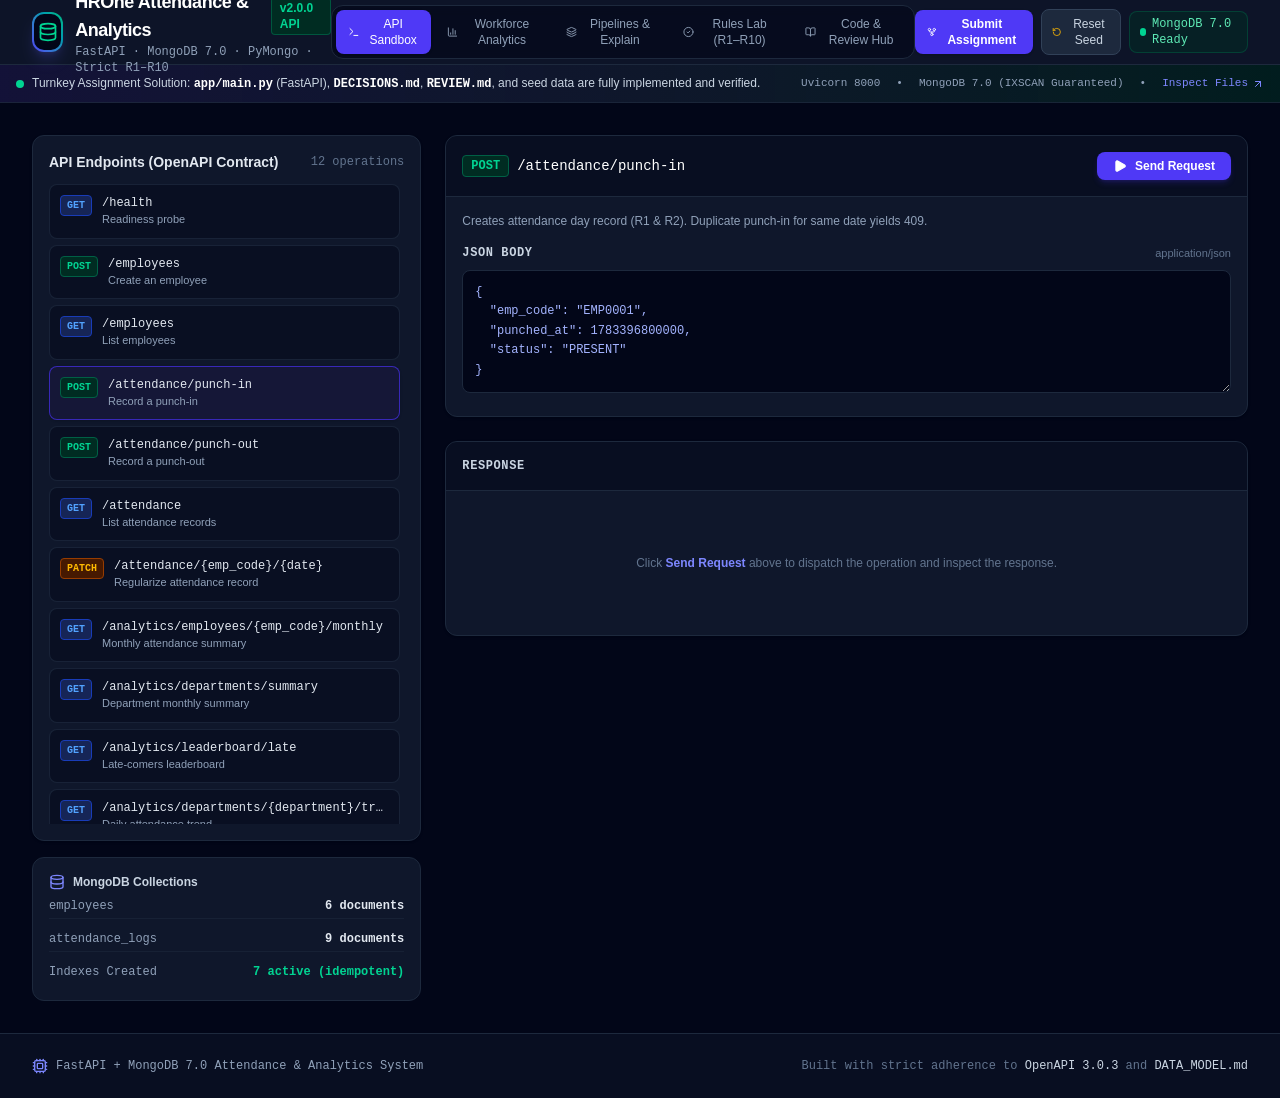
==== docs/index.html @ e1b92b44 "build: configure output directory for GitHub Pages Update Vite build settings to output to the /docs" ====
<!doctype html>
<html lang="en">
  <head>
    <meta charset="UTF-8" />
    <meta name="viewport" content="width=device-width, initial-scale=1.0" />
    <title>Employee Attendance & Analytics API Studio</title>
    <meta name="description" content="Enterprise-grade Attendance & Workforce Analytics API and Pipeline Explorer with FastAPI, MongoDB aggregation pipelines, and interactive testbench." />
    <meta property="og:title" content="Employee Attendance & Analytics API Studio" />
    <meta property="og:description" content="Enterprise-grade Attendance & Workforce Analytics API and Pipeline Explorer with FastAPI, MongoDB aggregation pipelines, and interactive testbench." />
    <meta property="og:type" content="website" />
    <meta name="twitter:card" content="summary_large_image" />
    <link rel="preconnect" href="https://fonts.googleapis.com">
    <link rel="preconnect" href="https://fonts.gstatic.com" crossorigin>
    <link href="https://fonts.googleapis.com/css2?family=JetBrains+Mono:wght@400;500;600;700&family=Plus+Jakarta+Sans:wght@400;500;600;700;800&display=swap" rel="stylesheet">
    <script>
      // When hosted on GitHub Pages root without build server, auto-route to compiled /docs
      if (window.location.hostname.endsWith('github.io')) {
        var p = window.location.pathname;
        if (!p.includes('/docs')) {
          if (!p.endsWith('/')) p += '/';
          window.location.replace(p + 'docs/');
        }
      }
    </script>
    <script type="module" crossorigin src="./assets/index-Bd-oymMS.js"></script>
    <link rel="stylesheet" crossorigin href="./assets/index-MhuCfpbj.css">
  </head>
  <body class="bg-slate-950 text-slate-100 antialiased font-sans selection:bg-indigo-500 selection:text-white">
    <div id="root"></div>
  </body>
</html>
---- docs/assets/index-MhuCfpbj.css ----
/*! tailwindcss v4.3.3 | MIT License | https://tailwindcss.com */
@layer properties{@supports (((-webkit-hyphens:none)) and (not (margin-trim:inline))) or ((-moz-orient:inline) and (not (color:rgb(from red r g b)))){*,:before,:after,::backdrop{--tw-space-y-reverse:0;--tw-divide-y-reverse:0;--tw-border-style:solid;--tw-gradient-position:initial;--tw-gradient-from:#0000;--tw-gradient-via:#0000;--tw-gradient-to:#0000;--tw-gradient-stops:initial;--tw-gradient-via-stops:initial;--tw-gradient-from-position:0%;--tw-gradient-via-position:50%;--tw-gradient-to-position:100%;--tw-leading:initial;--tw-font-weight:initial;--tw-tracking:initial;--tw-shadow:0 0 #0000;--tw-shadow-color:initial;--tw-shadow-alpha:100%;--tw-inset-shadow:0 0 #0000;--tw-inset-shadow-color:initial;--tw-inset-shadow-alpha:100%;--tw-ring-color:initial;--tw-ring-shadow:0 0 #0000;--tw-inset-ring-color:initial;--tw-inset-ring-shadow:0 0 #0000;--tw-ring-inset:initial;--tw-ring-offset-width:0px;--tw-ring-offset-color:#fff;--tw-ring-offset-shadow:0 0 #0000;--tw-blur:initial;--tw-brightness:initial;--tw-contrast:initial;--tw-grayscale:initial;--tw-hue-rotate:initial;--tw-invert:initial;--tw-opacity:initial;--tw-saturate:initial;--tw-sepia:initial;--tw-drop-shadow:initial;--tw-drop-shadow-color:initial;--tw-drop-shadow-alpha:100%;--tw-drop-shadow-size:initial;--tw-backdrop-blur:initial;--tw-backdrop-brightness:initial;--tw-backdrop-contrast:initial;--tw-backdrop-grayscale:initial;--tw-backdrop-hue-rotate:initial;--tw-backdrop-invert:initial;--tw-backdrop-opacity:initial;--tw-backdrop-saturate:initial;--tw-backdrop-sepia:initial}}}@layer theme{:root,:host{--font-sans:-apple-system, BlinkMacSystemFont, "Segoe UI", Roboto, "Helvetica Neue", "Noto Sans", Arial, sans-serif, "Apple Color Emoji", "Segoe UI Emoji", "Segoe UI Symbol", "Noto Color Emoji";--font-mono:ui-monospace, SFMono-Regular, Menlo, Monaco, Consolas, "Liberation Mono", "Courier New", monospace;--color-red-400:oklch(70.4% .191 22.216);--color-red-800:oklch(44.4% .177 26.899);--color-red-950:oklch(25.8% .092 26.042);--color-amber-300:oklch(87.9% .169 91.605);--color-amber-400:oklch(82.8% .189 84.429);--color-amber-500:oklch(76.9% .188 70.08);--color-amber-800:oklch(47.3% .137 46.201);--color-amber-900:oklch(41.4% .112 45.904);--color-amber-950:oklch(27.9% .077 45.635);--color-emerald-300:oklch(84.5% .143 164.978);--color-emerald-400:oklch(76.5% .177 163.223);--color-emerald-500:oklch(69.6% .17 162.48);--color-emerald-600:oklch(59.6% .145 163.225);--color-emerald-800:oklch(43.2% .095 166.913);--color-emerald-900:oklch(37.8% .077 168.94);--color-emerald-950:oklch(26.2% .051 172.552);--color-blue-400:oklch(70.7% .165 254.624);--color-blue-800:oklch(42.4% .199 265.638);--color-blue-950:oklch(28.2% .091 267.935);--color-indigo-200:oklch(87% .065 274.039);--color-indigo-300:oklch(78.5% .115 274.713);--color-indigo-400:oklch(67.3% .182 276.935);--color-indigo-500:oklch(58.5% .233 277.117);--color-indigo-600:oklch(51.1% .262 276.966);--color-indigo-700:oklch(45.7% .24 277.023);--color-indigo-800:oklch(39.8% .195 277.366);--color-indigo-900:oklch(35.9% .144 278.697);--color-indigo-950:oklch(25.7% .09 281.288);--color-purple-300:oklch(82.7% .119 306.383);--color-purple-400:oklch(71.4% .203 305.504);--color-purple-800:oklch(43.8% .218 303.724);--color-purple-950:oklch(29.1% .149 302.717);--color-rose-300:oklch(81% .117 11.638);--color-rose-400:oklch(71.2% .194 13.428);--color-rose-800:oklch(45.5% .188 13.697);--color-rose-900:oklch(41% .159 10.272);--color-rose-950:oklch(27.1% .105 12.094);--color-slate-100:oklch(96.8% .007 247.896);--color-slate-200:oklch(92.9% .013 255.508);--color-slate-300:oklch(86.9% .022 252.894);--color-slate-400:oklch(70.4% .04 256.788);--color-slate-500:oklch(55.4% .046 257.417);--color-slate-600:oklch(44.6% .043 257.281);--color-slate-700:oklch(37.2% .044 257.287);--color-slate-800:oklch(27.9% .041 260.031);--color-slate-900:oklch(20.8% .042 265.755);--color-slate-950:oklch(12.9% .042 264.695);--color-white:#fff;--spacing:.25rem;--container-7xl:80rem;--text-xs:.75rem;--text-xs--line-height:calc(1 / .75);--text-sm:.875rem;--text-sm--line-height:calc(1.25 / .875);--text-base:1rem;--text-base--line-height:calc(1.5 / 1);--text-lg:1.125rem;--text-lg--line-height:calc(1.75 / 1.125);--font-weight-medium:500;--font-weight-semibold:600;--font-weight-bold:700;--tracking-tight:-.025em;--tracking-wider:.05em;--leading-relaxed:1.625;--radius-md:.375rem;--radius-lg:.5rem;--radius-xl:.75rem;--animate-pulse:pulse 2s cubic-bezier(.4, 0, .6, 1) infinite;--default-transition-duration:.15s;--default-transition-timing-function:cubic-bezier(.4, 0, .2, 1);--default-font-family:var(--font-sans);--default-mono-font-family:var(--font-mono)}}@layer base{*,:after,:before,::backdrop{box-sizing:border-box;border:0 solid;margin:0;padding:0}::file-selector-button{box-sizing:border-box;border:0 solid;margin:0;padding:0}html,:host{-webkit-text-size-adjust:100%;tab-size:4;line-height:1.5;font-family:var(--default-font-family,-apple-system, BlinkMacSystemFont, "Segoe UI", Roboto, "Helvetica Neue", "Noto Sans", Arial, sans-serif, "Apple Color Emoji", "Segoe UI Emoji", "Segoe UI Symbol", "Noto Color Emoji");font-feature-settings:var(--default-font-feature-settings,normal);font-variation-settings:var(--default-font-variation-settings,normal);-webkit-tap-highlight-color:transparent}hr{height:0;color:inherit;border-top-width:1px}abbr:where([title]){-webkit-text-decoration:underline dotted;text-decoration:underline dotted}h1,h2,h3,h4,h5,h6{font-size:inherit;font-weight:inherit}a{color:inherit;-webkit-text-decoration:inherit;-webkit-text-decoration:inherit;-webkit-text-decoration:inherit;-webkit-text-decoration:inherit;text-decoration:inherit}b,strong{font-weight:bolder}code,kbd,samp,pre{font-family:var(--default-mono-font-family,ui-monospace, SFMono-Regular, Menlo, Monaco, Consolas, "Liberation Mono", "Courier New", monospace);font-feature-settings:var(--default-mono-font-feature-settings,normal);font-variation-settings:var(--default-mono-font-variation-settings,normal);font-size:1em}small{font-size:80%}sub,sup{vertical-align:baseline;font-size:75%;line-height:0;position:relative}sub{bottom:-.25em}sup{top:-.5em}table{text-indent:0;border-color:inherit;border-collapse:collapse}:-moz-focusring:where(:not(iframe)){outline:auto}progress{vertical-align:baseline}summary{display:list-item}ol,ul,menu{list-style:none}img,svg,video,canvas,audio,iframe,embed,object{vertical-align:middle;display:block}img,video{max-width:100%;height:auto}button,input,select,optgroup,textarea{font:inherit;font-feature-settings:inherit;font-variation-settings:inherit;letter-spacing:inherit;color:inherit;opacity:1;background-color:#0000;border-radius:0}::file-selector-button{font:inherit;font-feature-settings:inherit;font-variation-settings:inherit;letter-spacing:inherit;color:inherit;opacity:1;background-color:#0000;border-radius:0}:where(select:is([multiple],[size])) optgroup{font-weight:bolder}:where(select:is([multiple],[size])) optgroup option{padding-inline-start:20px}::file-selector-button{margin-inline-end:4px}::placeholder{opacity:1}@supports (not ((-webkit-appearance:-apple-pay-button))) or (contain-intrinsic-size:1px){::placeholder{color:currentColor}@supports (color:color-mix(in lab, red, red)){::placeholder{color:color-mix(in oklab, currentcolor 50%, transparent)}}}textarea{resize:vertical}::-webkit-search-decoration{-webkit-appearance:none}::-webkit-date-and-time-value{min-height:1lh;text-align:inherit}::-webkit-datetime-edit{display:inline-flex}::-webkit-datetime-edit-fields-wrapper{padding:0}::-webkit-datetime-edit{padding-block:0}::-webkit-datetime-edit-year-field{padding-block:0}::-webkit-datetime-edit-month-field{padding-block:0}::-webkit-datetime-edit-day-field{padding-block:0}::-webkit-datetime-edit-hour-field{padding-block:0}::-webkit-datetime-edit-minute-field{padding-block:0}::-webkit-datetime-edit-second-field{padding-block:0}::-webkit-datetime-edit-millisecond-field{padding-block:0}::-webkit-datetime-edit-meridiem-field{padding-block:0}::-webkit-calendar-picker-indicator{line-height:1}:-moz-ui-invalid{box-shadow:none}button,input:where([type=button],[type=reset],[type=submit]){appearance:button}::file-selector-button{appearance:button}::-webkit-inner-spin-button{height:auto}::-webkit-outer-spin-button{height:auto}[hidden]:where(:not([hidden=until-found])){display:none!important}}@layer components;@layer utilities{.visible{visibility:visible}.absolute{position:absolute}.fixed{position:fixed}.relative{position:relative}.sticky{position:sticky}.top-0{top:0}.top-2\.5{top:calc(var(--spacing) * 2.5)}.left-2\.5{left:calc(var(--spacing) * 2.5)}.z-50{z-index:50}.mx-auto{margin-inline:auto}.mt-0\.5{margin-top:calc(var(--spacing) * .5)}.mt-1{margin-top:var(--spacing)}.mb-1{margin-bottom:var(--spacing)}.mb-2{margin-bottom:calc(var(--spacing) * 2)}.mb-3{margin-bottom:calc(var(--spacing) * 3)}.block{display:block}.contents{display:contents}.flex{display:flex}.grid{display:grid}.hidden{display:none}.table{display:table}.h-2{height:calc(var(--spacing) * 2)}.h-3{height:calc(var(--spacing) * 3)}.h-3\.5{height:calc(var(--spacing) * 3.5)}.h-4{height:calc(var(--spacing) * 4)}.h-5{height:calc(var(--spacing) * 5)}.h-6{height:calc(var(--spacing) * 6)}.h-10{height:calc(var(--spacing) * 10)}.h-16{height:calc(var(--spacing) * 16)}.h-20{height:calc(var(--spacing) * 20)}.h-full{height:100%}.max-h-\[400px\]{max-height:400px}.max-h-\[640px\]{max-height:640px}.max-h-\[680px\]{max-height:680px}.min-h-screen{min-height:100vh}.w-2{width:calc(var(--spacing) * 2)}.w-3{width:calc(var(--spacing) * 3)}.w-3\.5{width:calc(var(--spacing) * 3.5)}.w-4{width:calc(var(--spacing) * 4)}.w-5{width:calc(var(--spacing) * 5)}.w-6{width:calc(var(--spacing) * 6)}.w-10{width:calc(var(--spacing) * 10)}.w-40{width:calc(var(--spacing) * 40)}.w-full{width:100%}.max-w-7xl{max-width:var(--container-7xl)}.min-w-0{min-width:0}.flex-1{flex:1}.shrink-0{flex-shrink:0}.border-collapse{border-collapse:collapse}.animate-pulse{animation:var(--animate-pulse)}.cursor-pointer{cursor:pointer}.grid-cols-1{grid-template-columns:repeat(1,minmax(0,1fr))}.grid-cols-2{grid-template-columns:repeat(2,minmax(0,1fr))}.grid-cols-7{grid-template-columns:repeat(7,minmax(0,1fr))}.flex-col{flex-direction:column}.flex-wrap{flex-wrap:wrap}.items-center{align-items:center}.items-start{align-items:flex-start}.justify-between{justify-content:space-between}.justify-center{justify-content:center}.gap-1{gap:var(--spacing)}.gap-1\.5{gap:calc(var(--spacing) * 1.5)}.gap-2{gap:calc(var(--spacing) * 2)}.gap-2\.5{gap:calc(var(--spacing) * 2.5)}.gap-3{gap:calc(var(--spacing) * 3)}.gap-4{gap:calc(var(--spacing) * 4)}.gap-6{gap:calc(var(--spacing) * 6)}:where(.space-y-1>:not(:last-child)){--tw-space-y-reverse:0;margin-block-start:calc(var(--spacing) * var(--tw-space-y-reverse));margin-block-end:calc(var(--spacing) * calc(1 - var(--tw-space-y-reverse)))}:where(.space-y-1\.5>:not(:last-child)){--tw-space-y-reverse:0;margin-block-start:calc(calc(var(--spacing) * 1.5) * var(--tw-space-y-reverse));margin-block-end:calc(calc(var(--spacing) * 1.5) * calc(1 - var(--tw-space-y-reverse)))}:where(.space-y-2>:not(:last-child)){--tw-space-y-reverse:0;margin-block-start:calc(calc(var(--spacing) * 2) * var(--tw-space-y-reverse));margin-block-end:calc(calc(var(--spacing) * 2) * calc(1 - var(--tw-space-y-reverse)))}:where(.space-y-3>:not(:last-child)){--tw-space-y-reverse:0;margin-block-start:calc(calc(var(--spacing) * 3) * var(--tw-space-y-reverse));margin-block-end:calc(calc(var(--spacing) * 3) * calc(1 - var(--tw-space-y-reverse)))}:where(.space-y-4>:not(:last-child)){--tw-space-y-reverse:0;margin-block-start:calc(calc(var(--spacing) * 4) * var(--tw-space-y-reverse));margin-block-end:calc(calc(var(--spacing) * 4) * calc(1 - var(--tw-space-y-reverse)))}:where(.space-y-6>:not(:last-child)){--tw-space-y-reverse:0;margin-block-start:calc(calc(var(--spacing) * 6) * var(--tw-space-y-reverse));margin-block-end:calc(calc(var(--spacing) * 6) * calc(1 - var(--tw-space-y-reverse)))}:where(.space-y-8>:not(:last-child)){--tw-space-y-reverse:0;margin-block-start:calc(calc(var(--spacing) * 8) * var(--tw-space-y-reverse));margin-block-end:calc(calc(var(--spacing) * 8) * calc(1 - var(--tw-space-y-reverse)))}:where(.divide-y>:not(:last-child)){--tw-divide-y-reverse:0;border-bottom-style:var(--tw-border-style);border-top-style:var(--tw-border-style);border-top-width:calc(1px * var(--tw-divide-y-reverse));border-bottom-width:calc(1px * calc(1 - var(--tw-divide-y-reverse)))}:where(.divide-slate-800\/60>:not(:last-child)){border-color:#1d293d99}@supports (color:color-mix(in lab, red, red)){:where(.divide-slate-800\/60>:not(:last-child)){border-color:color-mix(in oklab, var(--color-slate-800) 60%, transparent)}}.truncate{text-overflow:ellipsis;white-space:nowrap;overflow:hidden}.overflow-hidden{overflow:hidden}.overflow-x-auto{overflow-x:auto}.overflow-y-auto{overflow-y:auto}.rounded{border-radius:.25rem}.rounded-\[10px\]{border-radius:10px}.rounded-full{border-radius:2147483647px}.rounded-lg{border-radius:var(--radius-lg)}.rounded-md{border-radius:var(--radius-md)}.rounded-xl{border-radius:var(--radius-xl)}.border{border-style:var(--tw-border-style);border-width:1px}.border-t{border-top-style:var(--tw-border-style);border-top-width:1px}.border-b{border-bottom-style:var(--tw-border-style);border-bottom-width:1px}.border-amber-500\/40{border-color:#f99c0066}@supports (color:color-mix(in lab, red, red)){.border-amber-500\/40{border-color:color-mix(in oklab, var(--color-amber-500) 40%, transparent)}}.border-amber-800{border-color:var(--color-amber-800)}.border-amber-900\/50{border-color:#7b330680}@supports (color:color-mix(in lab, red, red)){.border-amber-900\/50{border-color:color-mix(in oklab, var(--color-amber-900) 50%, transparent)}}.border-blue-800{border-color:var(--color-blue-800)}.border-emerald-800{border-color:var(--color-emerald-800)}.border-emerald-800\/50{border-color:#005f4680}@supports (color:color-mix(in lab, red, red)){.border-emerald-800\/50{border-color:color-mix(in oklab, var(--color-emerald-800) 50%, transparent)}}.border-emerald-800\/80{border-color:#005f46cc}@supports (color:color-mix(in lab, red, red)){.border-emerald-800\/80{border-color:color-mix(in oklab, var(--color-emerald-800) 80%, transparent)}}.border-emerald-900\/50{border-color:#004e3b80}@supports (color:color-mix(in lab, red, red)){.border-emerald-900\/50{border-color:color-mix(in oklab, var(--color-emerald-900) 50%, transparent)}}.border-indigo-700{border-color:var(--color-indigo-700)}.border-indigo-700\/80{border-color:#432dd7cc}@supports (color:color-mix(in lab, red, red)){.border-indigo-700\/80{border-color:color-mix(in oklab, var(--color-indigo-700) 80%, transparent)}}.border-indigo-800{border-color:var(--color-indigo-800)}.border-indigo-800\/80{border-color:#372aaccc}@supports (color:color-mix(in lab, red, red)){.border-indigo-800\/80{border-color:color-mix(in oklab, var(--color-indigo-800) 80%, transparent)}}.border-indigo-900\/50{border-color:#312c8580}@supports (color:color-mix(in lab, red, red)){.border-indigo-900\/50{border-color:color-mix(in oklab, var(--color-indigo-900) 50%, transparent)}}.border-indigo-900\/60{border-color:#312c8599}@supports (color:color-mix(in lab, red, red)){.border-indigo-900\/60{border-color:color-mix(in oklab, var(--color-indigo-900) 60%, transparent)}}.border-purple-800{border-color:var(--color-purple-800)}.border-red-800{border-color:var(--color-red-800)}.border-rose-800{border-color:var(--color-rose-800)}.border-rose-900\/50{border-color:#8b083680}@supports (color:color-mix(in lab, red, red)){.border-rose-900\/50{border-color:color-mix(in oklab, var(--color-rose-900) 50%, transparent)}}.border-slate-700{border-color:var(--color-slate-700)}.border-slate-800{border-color:var(--color-slate-800)}.border-slate-800\/60{border-color:#1d293d99}@supports (color:color-mix(in lab, red, red)){.border-slate-800\/60{border-color:color-mix(in oklab, var(--color-slate-800) 60%, transparent)}}.border-slate-800\/80{border-color:#1d293dcc}@supports (color:color-mix(in lab, red, red)){.border-slate-800\/80{border-color:color-mix(in oklab, var(--color-slate-800) 80%, transparent)}}.border-slate-900{border-color:var(--color-slate-900)}.bg-amber-500\/20{background-color:#f99c0033}@supports (color:color-mix(in lab, red, red)){.bg-amber-500\/20{background-color:color-mix(in oklab, var(--color-amber-500) 20%, transparent)}}.bg-amber-950{background-color:var(--color-amber-950)}.bg-amber-950\/60{background-color:#46190199}@supports (color:color-mix(in lab, red, red)){.bg-amber-950\/60{background-color:color-mix(in oklab, var(--color-amber-950) 60%, transparent)}}.bg-amber-950\/80{background-color:#461901cc}@supports (color:color-mix(in lab, red, red)){.bg-amber-950\/80{background-color:color-mix(in oklab, var(--color-amber-950) 80%, transparent)}}.bg-blue-950{background-color:var(--color-blue-950)}.bg-emerald-400{background-color:var(--color-emerald-400)}.bg-emerald-600{background-color:var(--color-emerald-600)}.bg-emerald-950{background-color:var(--color-emerald-950)}.bg-emerald-950\/40{background-color:#002c2266}@supports (color:color-mix(in lab, red, red)){.bg-emerald-950\/40{background-color:color-mix(in oklab, var(--color-emerald-950) 40%, transparent)}}.bg-emerald-950\/50{background-color:#002c2280}@supports (color:color-mix(in lab, red, red)){.bg-emerald-950\/50{background-color:color-mix(in oklab, var(--color-emerald-950) 50%, transparent)}}.bg-emerald-950\/60{background-color:#002c2299}@supports (color:color-mix(in lab, red, red)){.bg-emerald-950\/60{background-color:color-mix(in oklab, var(--color-emerald-950) 60%, transparent)}}.bg-emerald-950\/80{background-color:#002c22cc}@supports (color:color-mix(in lab, red, red)){.bg-emerald-950\/80{background-color:color-mix(in oklab, var(--color-emerald-950) 80%, transparent)}}.bg-indigo-400{background-color:var(--color-indigo-400)}.bg-indigo-600{background-color:var(--color-indigo-600)}.bg-indigo-950{background-color:var(--color-indigo-950)}.bg-indigo-950\/40{background-color:#1e1a4d66}@supports (color:color-mix(in lab, red, red)){.bg-indigo-950\/40{background-color:color-mix(in oklab, var(--color-indigo-950) 40%, transparent)}}.bg-indigo-950\/50{background-color:#1e1a4d80}@supports (color:color-mix(in lab, red, red)){.bg-indigo-950\/50{background-color:color-mix(in oklab, var(--color-indigo-950) 50%, transparent)}}.bg-indigo-950\/60{background-color:#1e1a4d99}@supports (color:color-mix(in lab, red, red)){.bg-indigo-950\/60{background-color:color-mix(in oklab, var(--color-indigo-950) 60%, transparent)}}.bg-purple-950\/60{background-color:#3c036699}@supports (color:color-mix(in lab, red, red)){.bg-purple-950\/60{background-color:color-mix(in oklab, var(--color-purple-950) 60%, transparent)}}.bg-red-950\/80{background-color:#460809cc}@supports (color:color-mix(in lab, red, red)){.bg-red-950\/80{background-color:color-mix(in oklab, var(--color-red-950) 80%, transparent)}}.bg-rose-950\/40{background-color:#4d021866}@supports (color:color-mix(in lab, red, red)){.bg-rose-950\/40{background-color:color-mix(in oklab, var(--color-rose-950) 40%, transparent)}}.bg-rose-950\/80{background-color:#4d0218cc}@supports (color:color-mix(in lab, red, red)){.bg-rose-950\/80{background-color:color-mix(in oklab, var(--color-rose-950) 80%, transparent)}}.bg-slate-800{background-color:var(--color-slate-800)}.bg-slate-900{background-color:var(--color-slate-900)}.bg-slate-900\/50{background-color:#0f172b80}@supports (color:color-mix(in lab, red, red)){.bg-slate-900\/50{background-color:color-mix(in oklab, var(--color-slate-900) 50%, transparent)}}.bg-slate-900\/90{background-color:#0f172be6}@supports (color:color-mix(in lab, red, red)){.bg-slate-900\/90{background-color:color-mix(in oklab, var(--color-slate-900) 90%, transparent)}}.bg-slate-950{background-color:var(--color-slate-950)}.bg-slate-950\/30{background-color:#0206184d}@supports (color:color-mix(in lab, red, red)){.bg-slate-950\/30{background-color:color-mix(in oklab, var(--color-slate-950) 30%, transparent)}}.bg-slate-950\/40{background-color:#02061866}@supports (color:color-mix(in lab, red, red)){.bg-slate-950\/40{background-color:color-mix(in oklab, var(--color-slate-950) 40%, transparent)}}.bg-slate-950\/50{background-color:#02061880}@supports (color:color-mix(in lab, red, red)){.bg-slate-950\/50{background-color:color-mix(in oklab, var(--color-slate-950) 50%, transparent)}}.bg-slate-950\/60{background-color:#02061899}@supports (color:color-mix(in lab, red, red)){.bg-slate-950\/60{background-color:color-mix(in oklab, var(--color-slate-950) 60%, transparent)}}.bg-slate-950\/70{background-color:#020618b3}@supports (color:color-mix(in lab, red, red)){.bg-slate-950\/70{background-color:color-mix(in oklab, var(--color-slate-950) 70%, transparent)}}.bg-slate-950\/80{background-color:#020618cc}@supports (color:color-mix(in lab, red, red)){.bg-slate-950\/80{background-color:color-mix(in oklab, var(--color-slate-950) 80%, transparent)}}.bg-gradient-to-r{--tw-gradient-position:to right in oklab;background-image:linear-gradient(var(--tw-gradient-stops))}.bg-gradient-to-tr{--tw-gradient-position:to top right in oklab;background-image:linear-gradient(var(--tw-gradient-stops))}.from-indigo-600{--tw-gradient-from:var(--color-indigo-600);--tw-gradient-stops:var(--tw-gradient-via-stops,var(--tw-gradient-position), var(--tw-gradient-from) var(--tw-gradient-from-position), var(--tw-gradient-to) var(--tw-gradient-to-position))}.from-indigo-950\/60{--tw-gradient-from:#1e1a4d99}@supports (color:color-mix(in lab, red, red)){.from-indigo-950\/60{--tw-gradient-from:color-mix(in oklab, var(--color-indigo-950) 60%, transparent)}}.from-indigo-950\/60{--tw-gradient-stops:var(--tw-gradient-via-stops,var(--tw-gradient-position), var(--tw-gradient-from) var(--tw-gradient-from-position), var(--tw-gradient-to) var(--tw-gradient-to-position))}.via-slate-900{--tw-gradient-via:var(--color-slate-900);--tw-gradient-via-stops:var(--tw-gradient-position), var(--tw-gradient-from) var(--tw-gradient-from-position), var(--tw-gradient-via) var(--tw-gradient-via-position), var(--tw-gradient-to) var(--tw-gradient-to-position);--tw-gradient-stops:var(--tw-gradient-via-stops)}.to-emerald-500{--tw-gradient-to:var(--color-emerald-500);--tw-gradient-stops:var(--tw-gradient-via-stops,var(--tw-gradient-position), var(--tw-gradient-from) var(--tw-gradient-from-position), var(--tw-gradient-to) var(--tw-gradient-to-position))}.to-emerald-950\/60{--tw-gradient-to:#002c2299}@supports (color:color-mix(in lab, red, red)){.to-emerald-950\/60{--tw-gradient-to:color-mix(in oklab, var(--color-emerald-950) 60%, transparent)}}.to-emerald-950\/60{--tw-gradient-stops:var(--tw-gradient-via-stops,var(--tw-gradient-position), var(--tw-gradient-from) var(--tw-gradient-from-position), var(--tw-gradient-to) var(--tw-gradient-to-position))}.fill-white{fill:var(--color-white)}.p-0\.5{padding:calc(var(--spacing) * .5)}.p-1{padding:var(--spacing)}.p-2{padding:calc(var(--spacing) * 2)}.p-2\.5{padding:calc(var(--spacing) * 2.5)}.p-3{padding:calc(var(--spacing) * 3)}.p-4{padding:calc(var(--spacing) * 4)}.p-5{padding:calc(var(--spacing) * 5)}.px-1\.5{padding-inline:calc(var(--spacing) * 1.5)}.px-2{padding-inline:calc(var(--spacing) * 2)}.px-2\.5{padding-inline:calc(var(--spacing) * 2.5)}.px-3{padding-inline:calc(var(--spacing) * 3)}.px-4{padding-inline:calc(var(--spacing) * 4)}.py-0\.5{padding-block:calc(var(--spacing) * .5)}.py-1{padding-block:var(--spacing)}.py-1\.5{padding-block:calc(var(--spacing) * 1.5)}.py-2{padding-block:calc(var(--spacing) * 2)}.py-2\.5{padding-block:calc(var(--spacing) * 2.5)}.py-6{padding-block:calc(var(--spacing) * 6)}.py-8{padding-block:calc(var(--spacing) * 8)}.py-12{padding-block:calc(var(--spacing) * 12)}.pt-2{padding-top:calc(var(--spacing) * 2)}.pr-1{padding-right:var(--spacing)}.pr-3{padding-right:calc(var(--spacing) * 3)}.pr-4{padding-right:calc(var(--spacing) * 4)}.pb-3{padding-bottom:calc(var(--spacing) * 3)}.pl-8{padding-left:calc(var(--spacing) * 8)}.text-center{text-align:center}.text-left{text-align:left}.text-right{text-align:right}.font-mono{font-family:var(--font-mono)}.font-sans{font-family:var(--font-sans)}.text-base{font-size:var(--text-base);line-height:var(--tw-leading,var(--text-base--line-height))}.text-lg{font-size:var(--text-lg);line-height:var(--tw-leading,var(--text-lg--line-height))}.text-sm{font-size:var(--text-sm);line-height:var(--tw-leading,var(--text-sm--line-height))}.text-xs{font-size:var(--text-xs);line-height:var(--tw-leading,var(--text-xs--line-height))}.text-\[10px\]{font-size:10px}.text-\[11px\]{font-size:11px}.leading-relaxed{--tw-leading:var(--leading-relaxed);line-height:var(--leading-relaxed)}.font-bold{--tw-font-weight:var(--font-weight-bold);font-weight:var(--font-weight-bold)}.font-medium{--tw-font-weight:var(--font-weight-medium);font-weight:var(--font-weight-medium)}.font-semibold{--tw-font-weight:var(--font-weight-semibold);font-weight:var(--font-weight-semibold)}.tracking-tight{--tw-tracking:var(--tracking-tight);letter-spacing:var(--tracking-tight)}.tracking-wider{--tw-tracking:var(--tracking-wider);letter-spacing:var(--tracking-wider)}.whitespace-nowrap{white-space:nowrap}.whitespace-pre{white-space:pre}.text-amber-300{color:var(--color-amber-300)}.text-amber-400{color:var(--color-amber-400)}.text-blue-400{color:var(--color-blue-400)}.text-emerald-300{color:var(--color-emerald-300)}.text-emerald-300\/90{color:#5ee9b5e6}@supports (color:color-mix(in lab, red, red)){.text-emerald-300\/90{color:color-mix(in oklab, var(--color-emerald-300) 90%, transparent)}}.text-emerald-400{color:var(--color-emerald-400)}.text-indigo-200{color:var(--color-indigo-200)}.text-indigo-300{color:var(--color-indigo-300)}.text-indigo-400{color:var(--color-indigo-400)}.text-purple-300{color:var(--color-purple-300)}.text-purple-400{color:var(--color-purple-400)}.text-red-400{color:var(--color-red-400)}.text-rose-300{color:var(--color-rose-300)}.text-rose-400{color:var(--color-rose-400)}.text-slate-100{color:var(--color-slate-100)}.text-slate-200{color:var(--color-slate-200)}.text-slate-300{color:var(--color-slate-300)}.text-slate-400{color:var(--color-slate-400)}.text-slate-500{color:var(--color-slate-500)}.text-slate-600{color:var(--color-slate-600)}.text-white{color:var(--color-white)}.uppercase{text-transform:uppercase}.antialiased{-webkit-font-smoothing:antialiased;-moz-osx-font-smoothing:grayscale}.opacity-60{opacity:.6}.shadow-lg{--tw-shadow:0 10px 15px -3px var(--tw-shadow-color,#0000001a), 0 4px 6px -4px var(--tw-shadow-color,#0000001a);box-shadow:var(--tw-inset-shadow), var(--tw-inset-ring-shadow), var(--tw-ring-offset-shadow), var(--tw-ring-shadow), var(--tw-shadow)}.shadow-md{--tw-shadow:0 4px 6px -1px var(--tw-shadow-color,#0000001a), 0 2px 4px -2px var(--tw-shadow-color,#0000001a);box-shadow:var(--tw-inset-shadow), var(--tw-inset-ring-shadow), var(--tw-ring-offset-shadow), var(--tw-ring-shadow), var(--tw-shadow)}.shadow-sm{--tw-shadow:0 1px 3px 0 var(--tw-shadow-color,#0000001a), 0 1px 2px -1px var(--tw-shadow-color,#0000001a);box-shadow:var(--tw-inset-shadow), var(--tw-inset-ring-shadow), var(--tw-ring-offset-shadow), var(--tw-ring-shadow), var(--tw-shadow)}.shadow-indigo-500\/20{--tw-shadow-color:#625fff33}@supports (color:color-mix(in lab, red, red)){.shadow-indigo-500\/20{--tw-shadow-color:color-mix(in oklab, color-mix(in oklab, var(--color-indigo-500) 20%, transparent) var(--tw-shadow-alpha), transparent)}}.shadow-indigo-600\/20{--tw-shadow-color:#4f39f633}@supports (color:color-mix(in lab, red, red)){.shadow-indigo-600\/20{--tw-shadow-color:color-mix(in oklab, color-mix(in oklab, var(--color-indigo-600) 20%, transparent) var(--tw-shadow-alpha), transparent)}}.filter{filter:var(--tw-blur,) var(--tw-brightness,) var(--tw-contrast,) var(--tw-grayscale,) var(--tw-hue-rotate,) var(--tw-invert,) var(--tw-saturate,) var(--tw-sepia,) var(--tw-drop-shadow,)}.backdrop-blur{--tw-backdrop-blur:blur(8px);-webkit-backdrop-filter:var(--tw-backdrop-blur,) var(--tw-backdrop-brightness,) var(--tw-backdrop-contrast,) var(--tw-backdrop-grayscale,) var(--tw-backdrop-hue-rotate,) var(--tw-backdrop-invert,) var(--tw-backdrop-opacity,) var(--tw-backdrop-saturate,) var(--tw-backdrop-sepia,);backdrop-filter:var(--tw-backdrop-blur,) var(--tw-backdrop-brightness,) var(--tw-backdrop-contrast,) var(--tw-backdrop-grayscale,) var(--tw-backdrop-hue-rotate,) var(--tw-backdrop-invert,) var(--tw-backdrop-opacity,) var(--tw-backdrop-saturate,) var(--tw-backdrop-sepia,)}.transition-all{transition-property:all;transition-timing-function:var(--tw-ease,var(--default-transition-timing-function));transition-duration:var(--tw-duration,var(--default-transition-duration))}.transition-colors{transition-property:color,background-color,border-color,outline-color,text-decoration-color,fill,stroke,--tw-gradient-from,--tw-gradient-via,--tw-gradient-to;transition-timing-function:var(--tw-ease,var(--default-transition-timing-function));transition-duration:var(--tw-duration,var(--default-transition-duration))}.select-none{-webkit-user-select:none;user-select:none}.selection\:bg-indigo-500 ::selection{background-color:var(--color-indigo-500)}.selection\:bg-indigo-500::selection{background-color:var(--color-indigo-500)}.selection\:bg-indigo-600 ::selection{background-color:var(--color-indigo-600)}.selection\:bg-indigo-600::selection{background-color:var(--color-indigo-600)}.selection\:text-white ::selection{color:var(--color-white)}.selection\:text-white::selection{color:var(--color-white)}@media (hover:hover){.hover\:border-slate-700:hover{border-color:var(--color-slate-700)}.hover\:bg-emerald-500:hover{background-color:var(--color-emerald-500)}.hover\:bg-indigo-500:hover{background-color:var(--color-indigo-500)}.hover\:bg-slate-700:hover{background-color:var(--color-slate-700)}.hover\:bg-slate-800\/30:hover{background-color:#1d293d4d}@supports (color:color-mix(in lab, red, red)){.hover\:bg-slate-800\/30:hover{background-color:color-mix(in oklab, var(--color-slate-800) 30%, transparent)}}.hover\:bg-slate-800\/50:hover{background-color:#1d293d80}@supports (color:color-mix(in lab, red, red)){.hover\:bg-slate-800\/50:hover{background-color:color-mix(in oklab, var(--color-slate-800) 50%, transparent)}}.hover\:bg-slate-800\/60:hover{background-color:#1d293d99}@supports (color:color-mix(in lab, red, red)){.hover\:bg-slate-800\/60:hover{background-color:color-mix(in oklab, var(--color-slate-800) 60%, transparent)}}.hover\:bg-slate-900\/40:hover{background-color:#0f172b66}@supports (color:color-mix(in lab, red, red)){.hover\:bg-slate-900\/40:hover{background-color:color-mix(in oklab, var(--color-slate-900) 40%, transparent)}}.hover\:text-indigo-300:hover{color:var(--color-indigo-300)}.hover\:text-slate-200:hover{color:var(--color-slate-200)}}.focus\:border-indigo-500:focus{border-color:var(--color-indigo-500)}.focus\:outline-none:focus{--tw-outline-style:none;outline-style:none}@media (width>=40rem){.sm\:inline{display:inline}.sm\:w-52{width:calc(var(--spacing) * 52)}.sm\:grid-cols-2{grid-template-columns:repeat(2,minmax(0,1fr))}.sm\:flex-row{flex-direction:row}.sm\:px-6{padding-inline:calc(var(--spacing) * 6)}}@media (width>=48rem){.md\:flex{display:flex}.md\:hidden{display:none}.md\:grid-cols-2{grid-template-columns:repeat(2,minmax(0,1fr))}.md\:grid-cols-3{grid-template-columns:repeat(3,minmax(0,1fr))}.md\:flex-row{flex-direction:row}.md\:items-center{align-items:center}}@media (width>=64rem){.lg\:col-span-3{grid-column:span 3/span 3}.lg\:col-span-4{grid-column:span 4/span 4}.lg\:col-span-5{grid-column:span 5/span 5}.lg\:col-span-7{grid-column:span 7/span 7}.lg\:col-span-8{grid-column:span 8/span 8}.lg\:col-span-9{grid-column:span 9/span 9}.lg\:flex{display:flex}.lg\:grid-cols-12{grid-template-columns:repeat(12,minmax(0,1fr))}.lg\:px-8{padding-inline:calc(var(--spacing) * 8)}}}@property --tw-space-y-reverse{syntax:"*";inherits:false;initial-value:0}@property --tw-divide-y-reverse{syntax:"*";inherits:false;initial-value:0}@property --tw-border-style{syntax:"*";inherits:false;initial-value:solid}@property --tw-gradient-position{syntax:"*";inherits:false}@property --tw-gradient-from{syntax:"<color>";inherits:false;initial-value:#0000}@property --tw-gradient-via{syntax:"<color>";inherits:false;initial-value:#0000}@property --tw-gradient-to{syntax:"<color>";inherits:false;initial-value:#0000}@property --tw-gradient-stops{syntax:"*";inherits:false}@property --tw-gradient-via-stops{syntax:"*";inherits:false}@property --tw-gradient-from-position{syntax:"<length-percentage>";inherits:false;initial-value:0%}@property --tw-gradient-via-position{syntax:"<length-percentage>";inherits:false;initial-value:50%}@property --tw-gradient-to-position{syntax:"<length-percentage>";inherits:false;initial-value:100%}@property --tw-leading{syntax:"*";inherits:false}@property --tw-font-weight{syntax:"*";inherits:false}@property --tw-tracking{syntax:"*";inherits:false}@property --tw-shadow{syntax:"*";inherits:false;initial-value:0 0 #0000}@property --tw-shadow-color{syntax:"*";inherits:false}@property --tw-shadow-alpha{syntax:"<percentage>";inherits:false;initial-value:100%}@property --tw-inset-shadow{syntax:"*";inherits:false;initial-value:0 0 #0000}@property --tw-inset-shadow-color{syntax:"*";inherits:false}@property --tw-inset-shadow-alpha{syntax:"<percentage>";inherits:false;initial-value:100%}@property --tw-ring-color{syntax:"*";inherits:false}@property --tw-ring-shadow{syntax:"*";inherits:false;initial-value:0 0 #0000}@property --tw-inset-ring-color{syntax:"*";inherits:false}@property --tw-inset-ring-shadow{syntax:"*";inherits:false;initial-value:0 0 #0000}@property --tw-ring-inset{syntax:"*";inherits:false}@property --tw-ring-offset-width{syntax:"<length>";inherits:false;initial-value:0}@property --tw-ring-offset-color{syntax:"*";inherits:false;initial-value:#fff}@property --tw-ring-offset-shadow{syntax:"*";inherits:false;initial-value:0 0 #0000}@property --tw-blur{syntax:"*";inherits:false}@property --tw-brightness{syntax:"*";inherits:false}@property --tw-contrast{syntax:"*";inherits:false}@property --tw-grayscale{syntax:"*";inherits:false}@property --tw-hue-rotate{syntax:"*";inherits:false}@property --tw-invert{syntax:"*";inherits:false}@property --tw-opacity{syntax:"*";inherits:false}@property --tw-saturate{syntax:"*";inherits:false}@property --tw-sepia{syntax:"*";inherits:false}@property --tw-drop-shadow{syntax:"*";inherits:false}@property --tw-drop-shadow-color{syntax:"*";inherits:false}@property --tw-drop-shadow-alpha{syntax:"<percentage>";inherits:false;initial-value:100%}@property --tw-drop-shadow-size{syntax:"*";inherits:false}@property --tw-backdrop-blur{syntax:"*";inherits:false}@property --tw-backdrop-brightness{syntax:"*";inherits:false}@property --tw-backdrop-contrast{syntax:"*";inherits:false}@property --tw-backdrop-grayscale{syntax:"*";inherits:false}@property --tw-backdrop-hue-rotate{syntax:"*";inherits:false}@property --tw-backdrop-invert{syntax:"*";inherits:false}@property --tw-backdrop-opacity{syntax:"*";inherits:false}@property --tw-backdrop-saturate{syntax:"*";inherits:false}@property --tw-backdrop-sepia{syntax:"*";inherits:false}@keyframes pulse{50%{opacity:.5}}
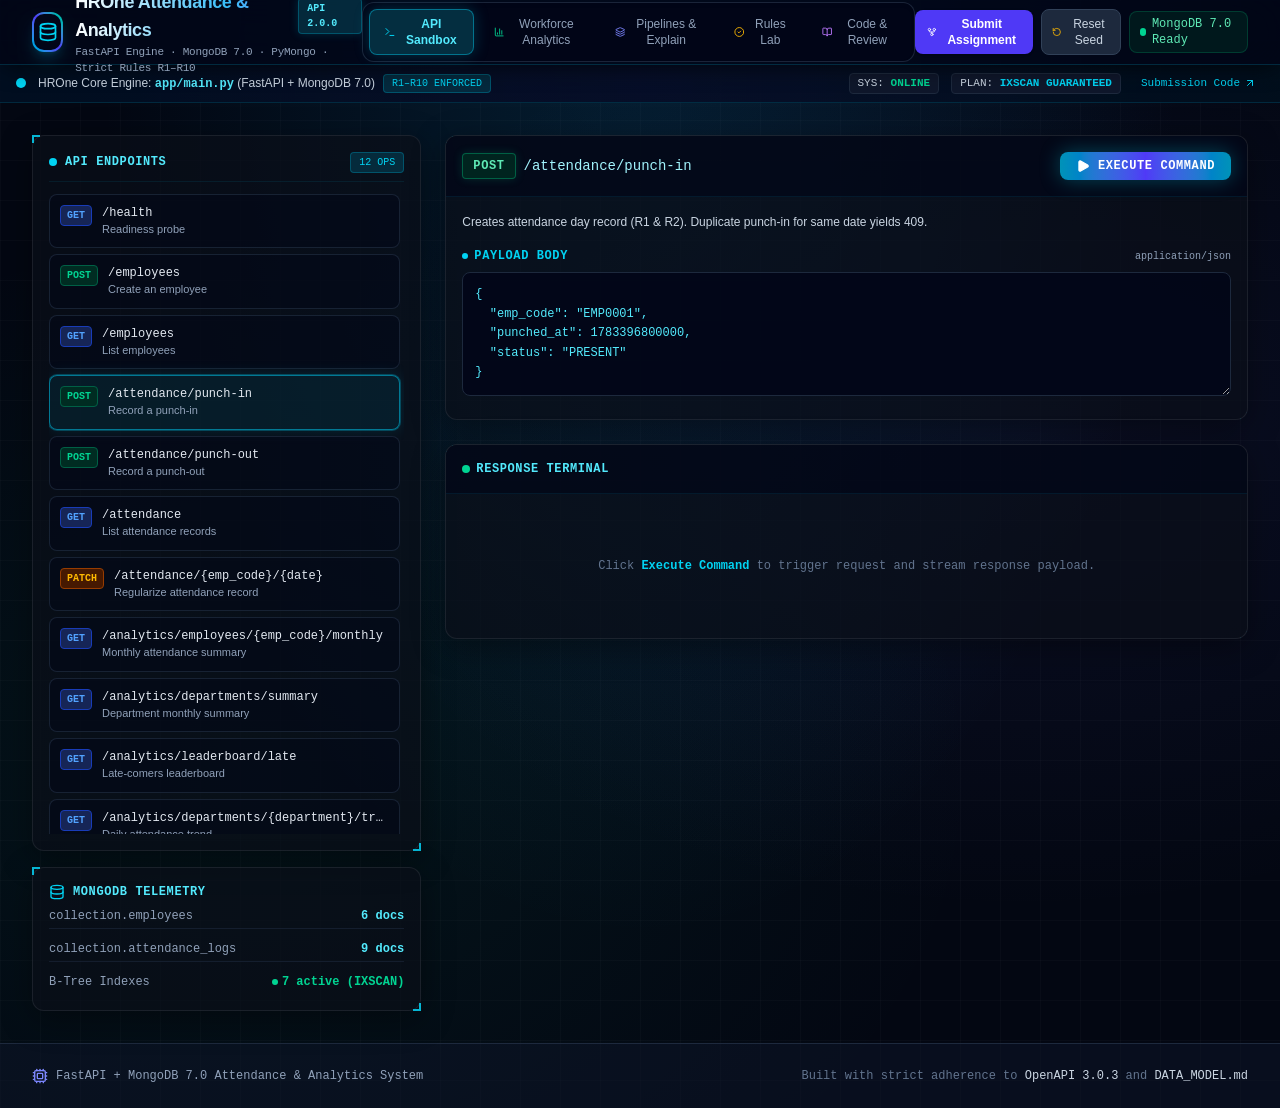
==== commit 121364c4: "feat(ui): implement cyber-futuristic design system Apply a cohesive "cyber-tech" aesthetic using Tai" ====
--- a/docs/index.html
+++ b/docs/index.html
@@ -22,8 +22,8 @@
         }
       }
     </script>
-    <script type="module" crossorigin src="./assets/index-Bd-oymMS.js"></script>
-    <link rel="stylesheet" crossorigin href="./assets/index-MhuCfpbj.css">
+    <script type="module" crossorigin src="./assets/index-CFvznGEG.js"></script>
+    <link rel="stylesheet" crossorigin href="./assets/index-DPulmn4k.css">
   </head>
   <body class="bg-slate-950 text-slate-100 antialiased font-sans selection:bg-indigo-500 selection:text-white">
     <div id="root"></div>
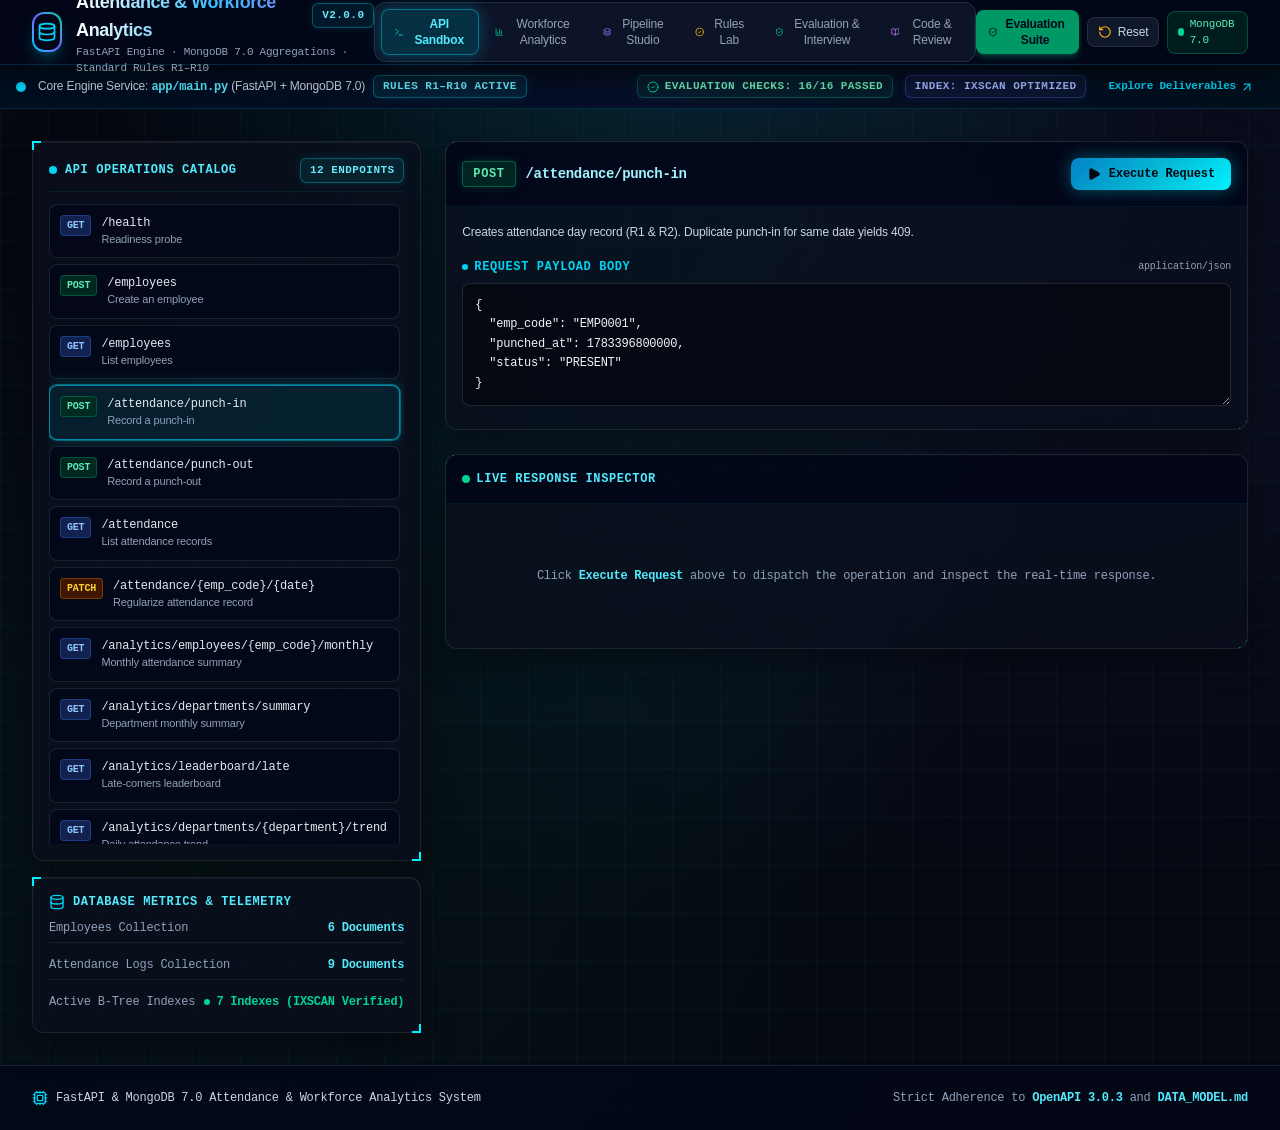
==== commit f208fe1c: "feat(ui): add EvaluationHub and update design system - Introduced `EvaluationHub` component - Refine" ====
--- a/docs/index.html
+++ b/docs/index.html
@@ -12,18 +12,8 @@
     <link rel="preconnect" href="https://fonts.googleapis.com">
     <link rel="preconnect" href="https://fonts.gstatic.com" crossorigin>
     <link href="https://fonts.googleapis.com/css2?family=JetBrains+Mono:wght@400;500;600;700&family=Plus+Jakarta+Sans:wght@400;500;600;700;800&display=swap" rel="stylesheet">
-    <script>
-      // When hosted on GitHub Pages root without build server, auto-route to compiled /docs
-      if (window.location.hostname.endsWith('github.io')) {
-        var p = window.location.pathname;
-        if (!p.includes('/docs')) {
-          if (!p.endsWith('/')) p += '/';
-          window.location.replace(p + 'docs/');
-        }
-      }
-    </script>
-    <script type="module" crossorigin src="./assets/index-CFvznGEG.js"></script>
-    <link rel="stylesheet" crossorigin href="./assets/index-DPulmn4k.css">
+    <script type="module" crossorigin src="./assets/index-DBgaoh1j.js"></script>
+    <link rel="stylesheet" crossorigin href="./assets/index-CoA3AElc.css">
   </head>
   <body class="bg-slate-950 text-slate-100 antialiased font-sans selection:bg-indigo-500 selection:text-white">
     <div id="root"></div>
